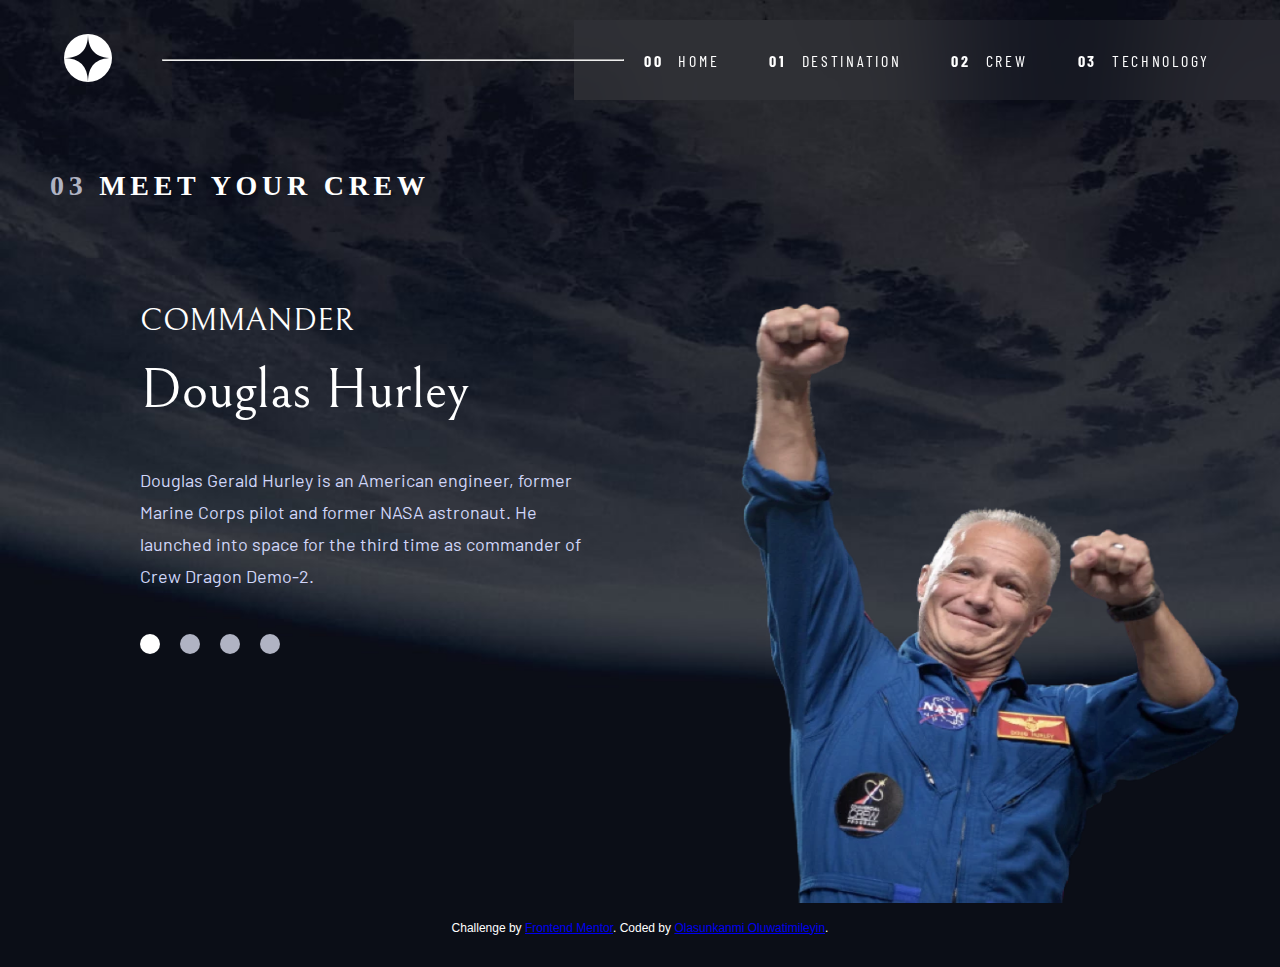
==== crew.html @ 84770417 "first commit" ====
<!DOCTYPE html>
<html lang="en">
<head>
  <meta charset="UTF-8">
  <meta name="viewport" content="width=device-width, initial-scale=1.0">

  <link rel="icon" type="image/png" sizes="32x32" href="./assets/favicon-32x32.png">
  <link rel="stylesheet" href="crew.css">
  <title>Frontend Mentor | Space tourism website</title>
</head>
<body>

    <header>
        <div class="logo">
          <svg xmlns="http://www.w3.org/2000/svg" width="48" height="48"><g fill="none" fill-rule="evenodd"><circle cx="24" cy="24" r="24" fill=""/><path fill="" d="M24 0c0 16-8 24-24 24 15.718.114 23.718 8.114 24 24 0-16 8-24 24-24-16 0-24-8-24-24z"/></g></svg>
        </div>
    
        <hr>
    
        <div class="menu">
    
          <button> <a href="index.html"><b>00</b>HOME</a></button>
          <button><a href="destination.html"><b>01</b>DESTINATION</a></button>
          <button><a href="crew.html"><b>02</b>CREW</a></button>
          <button><a href="technology.html"><b>03</b>TECHNOLOGY</a></button>
    
    
        </div>
    
        <div class="hamburger">
          <svg class="three_bar" width="40" height="30" xmlns="http://www.w3.org/2000/svg"><g fill="#FFF" fill-rule="evenodd"><path d="M0 0h40v3H0zM0 12h40v3H0zM0 24h40v3H0z"/><path d="M0 0h40v3H0z"/></g></svg>
          <svg class="close_icon" width="32" height="31" xmlns="http://www.w3.org/2000/svg"><g fill="#FFF" fill-rule="evenodd"><path d="m2.919.297 28.284 28.284-2.122 2.122L.797 2.419z"/><path d="M.797 28.581 29.081.297l2.122 2.122L2.919 30.703z"/></g></svg>
        </div>
    </header>

    <main>
        <h2><span id="crew-id">03 </span>Meet your crew</h2>
        <section class="main_wrapper">

            <div class="easy">
                <div class="nothing">

                   
                    <div class="eng_container">
                        <span id="f_engineer">Commander</span>
                    </div>

                    <div id="name_wrapper">
                        <p id="E_Engineer">Douglas Hurley</p>
                    </div>

                    <p id="detail_description"> Douglas Gerald Hurley is an American engineer, former Marine Corps pilot 
                        and former NASA astronaut. He launched into space for the third time as 
                        commander of Crew Dragon Demo-2.
                    </p>

                </div>


                <div class="slide">
                    <button class="next A"></button>
                    <button class="next B"></button>
                    <button class="next C"></button>
                    <button class="next D"></button>
                </div>
    
            
            </div>
           
            <div class="image_container">
                <img id="crew_image" src="./assets/crew/image-douglas-hurley.webp" alt="crew member">
            </div> 

        </section>

      
        
    </main>

    <p class="attribution">
        Challenge by <a href="https://www.frontendmentor.io?ref=challenge" target="_blank">Frontend Mentor</a>. 
        Coded by <a href="#">Olasunkanmi Oluwatimileyin</a>.
    </p> 


   

    <script src="crew.js"></script>

 
</body>
</html>
---- crew.css ----
@import url('https://fonts.googleapis.com/css2?family=Barlow+Condensed:ital,wght@0,100;0,200;0,300;0,400;0,500;0,600;0,700;0,800;0,900;1,100;1,200;1,300;1,400;1,500;1,600;1,700;1,800;1,900&family=Barlow:ital,wght@0,100;0,200;0,300;0,400;0,500;0,600;0,700;0,800;0,900;1,100;1,200;1,300;1,400;1,500;1,600;1,700;1,800;1,900&family=Bellefair&display=swap');
*{
    padding: 0;
    margin: 0;
    box-sizing: border-box;
    
}

:root{
    --Grayish-Blue: hsl(229, 8%, 60%);
    --Very-Dark-Blue: hsl(229, 31%, 21%);
    --logo-fillcircle: #FFF;
    --logo-fillpath: #0B0D17;

    --nav-numb-color: rgba(226, 233, 237, 1);
    --nav-home-dest-etc: rgba(220, 231, 248, 1);
    --introcolor: rgba(176, 179, 195, 1);
    --explore-container: rgba(255, 255, 255, 1);
    --space: rgba(255, 255, 255, 1);
    --explore: rgba(36, 37, 41, 1);
    --color1-nav: rgba(19, 21, 34, 1);
}

html{
    font-size: 16px;
}

body{
    background-image: url("./assets/crew/background-crew-desktop.jpg");
    background-repeat: no-repeat;
    background-size: cover;
    height: 100%;
}

header{
    display: flex;
    align-items: center;
    justify-content: space-between;
    padding: 20px 0;
}

.logo{
    position: relative;
    padding-left: 5%;
}

.logo svg path{
    fill: rgba(11, 13, 23, 1);
}

.logo svg circle{
    fill: rgba(255, 255, 255, 1);
}

hr{
    width: 900px;
    position: relative;
    left: 50px;
    z-index: 2;
}

.menu{
    display: flex;
    align-items: center;
    justify-content: center;
    gap: 50px;
    height: 80px;
    width: auto;
    background: #ffffff0a;
    backdrop-filter: blur(40.774227142333984px);
    align-items: center;
    padding: 0 70px;
}

.menu b{
    margin-right: 15px;
}

.menu button{
    width: auto;
    height: 75px;
    background: none;
    border: none;
    color: rgba(255, 255, 255, 1);
}

.menu button a{
    color: var(--Grayish-Blue);
    text-decoration: none;
    font-family: 'Barlow Condensed';
    font-size: 1rem;
    font-style: normal;
    font-weight: 400;
    line-height: normal;
    letter-spacing: 2.7px;
    height: 75px;
    text-transform: uppercase;
    color: rgba(255, 255, 255, 1);
}




.hamburger{
    display: none;
}

main{
    margin: 0 auto;
    padding: 50px;
}

.main_wrapper{
    display: flex;
    justify-content: center;
    align-items: center;
    gap: 100px;
    width: 100vw;
}

.easy{
    width: 500px;
    height: 600px;
}

.image_container{
    width: 500px;
    height: 600px;
}

.image_container img{
    width: 100%;
    height: 100%;

}

h2{
    color: white;
    text-transform: uppercase;
    margin-bottom: 100px;
    font-family: BarlowCondensed;
    font-size: 28px;
    line-height: 32.81px;
    letter-spacing: 4.72px;
    text-align: left;
}

h2 span{
    color: var(--introcolor);
}

.eng_container{
    margin-bottom: 20px;
}

#f_engineer{
    color: var(--introcolor);
    text-transform: uppercase;
    font-family: Bellefair;
    font-size: 2rem;
    font-weight: 400;
    line-height: 36.67px;
    text-align: left;
    color: rgba(255, 255, 255, 1);
}

#E_Engineer{
    font-family: Bellefair;
    font-size: 56px;
    font-weight: 400;
    line-height: 64.18px;
    text-align: left;
    color: rgba(255, 255, 255, 1);
}

#detail_description{
    margin-top: 40px;
    width: 450px;
    height: 120px;
    font-family: Barlow;
    font-size: 18px;
    font-weight: 400;
    line-height: 32px;
    text-align: left;
    color: rgba(208, 214, 249, 1);
}

.slide{
    display: flex;
    gap: 20px;
    margin-top: 50px;
}

.next{
    background: var(--introcolor);
    width: 20px;
    height: 20px;
    border: none;
    border-radius: 50%;
}

.next:hover{
    cursor: pointer;
    background: white;
}

.attribution{
    position: relative;
    left: 50%;
    transform: translateX(-50%);
    bottom: 2rem;
    text-align: center;
    width: 100%;
    color: rgba(255, 255, 255, 1);
    font-size: 12px;
    font-family: sans-serif;
 }




@media (min-width: 768px) and (max-width: 1024px){

    /* html{
        overflow: hidden;
    } */
    body{
        background-image: url("./assets/crew/background-crew-tablet.jpg");
        background-size: cover;
        overflow: hidden;
    }

    .logo svg{
        left: 39px;
    }

    header{
        width: 100vw;
    }

    hr{
        display: none;
    }

    .menu{
        width: auto;
        padding: 0 2rem;
       
    } 

    .menu button b{
        display: none;
    }

    .menu button a{
        font-size: 1.5rem;
    }

    main{
        padding: 30px;
    }

    .easy{
        width: 100%;
        height: auto;
    }
   

    .main_wrapper{
        flex-direction: column;
        gap: 50px;
        width: 100%;
    }

    .text{
        height: auto;
    }

    h2{
        padding-left: 5%;
        margin-bottom: 50px;
        font-size: 2rem;
    }

    #f_engineer{
        margin-bottom: 2.5rem;
    }

    .eng_container{
        display: flex;
        justify-content: center;
    }

    #name_wrapper{
        display: flex;
        justify-content: center;
        width: 100%;
    }

    #detail_description{
        text-align: center;
        width: 100%;
        font-size: 1.125rem;
        padding: 0 3rem;
    }

    .slide{
        justify-content: center;
        margin-top: 20px;
    }

    .image_container{
        margin-top: 3rem;
    }
}

@media (max-width: 375px){
    
    body{
        width: 375px;
        background-image: url("./assets/crew/background-crew-mobile.jpg");
        background-size: cover;
        background-repeat: no-repeat;
        height: auto;
        overflow-y: scroll;
    }

    header{
        padding: 20px;
    }
    .logo{
        padding: 0;
    }

    hr{
        display: none;
    }

    .menu{
        display: none;
        position: absolute;
        left: 50%;
        top: 4.5rem;
        transform: translateX(-50%);
        flex-direction: column;
        align-items: center;
        width: 80%;
        height: 250px;
        padding: 2rem;
        border-radius: 23px;
        row-gap: 1.125rem;
    }

    .menu button a b{
        display: none;
    }

    .hamburger{
        display: block;
    }

    .three_bar{
        display: block;
    }

    .close_icon{
        display: none;
    }


    .showBlock{
        display: block;
        z-index: 2;
    }

    .show{
        display: flex;
    } 

    .takeaway{
        display: none;
    }

    

    main{
        width: 375px;
        height: auto;
        padding: 20px;
    }

    .main_wrapper{
        flex-direction: column-reverse;
        gap: 20px;
        width: 100%;
        height: auto;
    }

    .image_container{
        align-self: center;
        width: 200px;
        height: 250px;
     
    }

    #crew_image{
        width: 100%;
        height: 100%;
    }

   


    .easy{
        display: flex;
        flex-direction: column-reverse;
        align-items: center;
        width: 100%;
        height: auto;
        /* height: 450px; */
        margin-top: 0;
        padding-top: 0;
    }

    h2{
        text-align: center;
        font-size: 16px;
        margin-bottom: 2rem;
    }

    .eng_container{
        display: flex;
        justify-content: center;
        align-items:flex-end;
        height: 40px; 
        margin-bottom: 10px;
    }

    #f_engineer{
        text-align: center;
        margin-top: 1.125rem;
    }

    #detail_description{
        text-align: center;
        width: 335px;
        margin-top: 1rem;
        height: auto;
    }

    #name_wrapper{
        height: auto;
    }


    #E_Engineer{
        text-align: center;

    }

    .slide{
        justify-content: center;
        margin: 1rem 0;
    }

    .attribution{
        bottom: 1.5rem;
        margin-top: 1.5rem;
    }
    
}

/* new testing */

/* @media (min-width: 390px) and (max-width: 414){

    html{
        height: 667px;
    }
    body{
        width: 100%;
        background-image: url("./assets/crew/background-crew-mobile.jpg");
        background-size: cover;
        background-repeat: no-repeat;
        height: 667px;
    }

    header{
        padding: 20px;
        width: 100%;
    }

    hr{
        display: none;
    }

    .menu{
        display: none;
        width: 100%;
        height: 40px;
    }

    .hamburger{
        display: block;
    }

    .close_icon{
        display: none;
    }

    main{
        width: 100%;
        height: auto;
        padding: 20px;
    }

    .main_wrapper{
        flex-direction: column-reverse;
        gap: 20px;
        width: 100%;
    }

    .image_container{
        align-self: center;
        width: 220px;
        height: 300px;
    }

    #crew_image{
        width: 100%;
        height: 100%;
    }

    .easy{
        display: flex;
        flex-direction: column-reverse;
        align-items: center;
        width: 100%;
        height: 100%;
        margin-top: 0;
        padding-top: 0;
    }

    h2{
        position: relative;
        top: -310px; 
        margin-bottom: 0;
        text-align: center;
        font-size: 16px;
    }

    .eng_container{
        display: flex;
        justify-content: center;
        align-items:flex-end;
        height: 40px; 
        margin-bottom: 10px;
        font-size: 12px;
    }

    #f_engineer{
        text-align: center;
        font-size: 14px;
    }

    #detail_description{
        text-align: center;
        width: 335px;
        font-size: 12px;
        margin-top: 40px;
    }

    #E_Engineer{
        font-size: 20px;
        text-align: center;
    }

    .slide{
        justify-content: center;
        margin-top: 5px;
    }
}  */


/* testing */
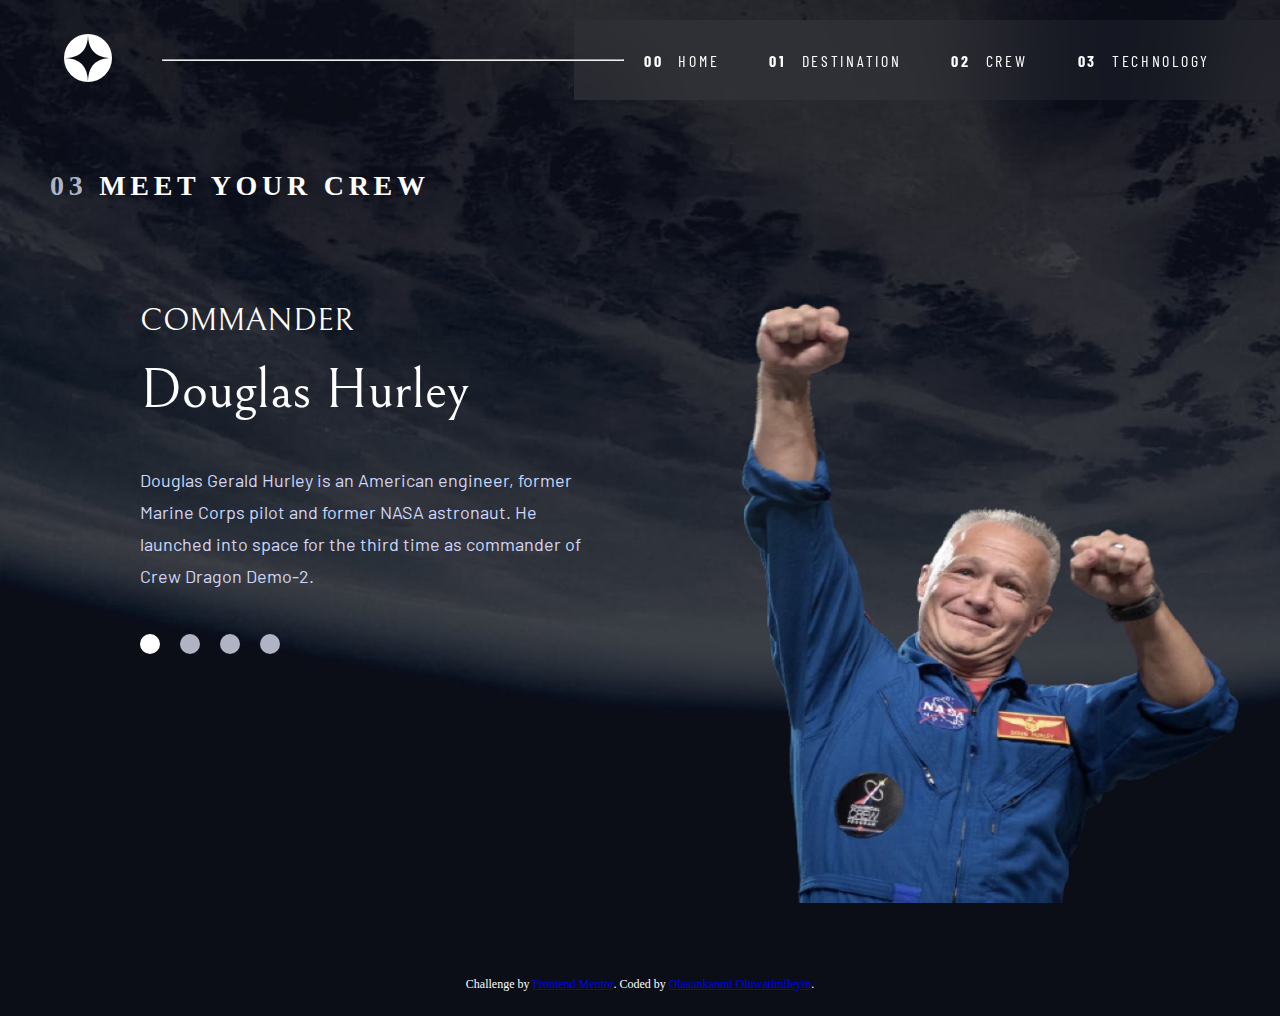
==== commit 3aa3d226: "made adjustment to the screen height" ====
--- a/crew.html
+++ b/crew.html
@@ -77,13 +77,13 @@
         
     </main>
 
-    <p class="attribution">
-        Challenge by <a href="https://www.frontendmentor.io?ref=challenge" target="_blank">Frontend Mentor</a>. 
-        Coded by <a href="#">Olasunkanmi Oluwatimileyin</a>.
-    </p> 
-
-
-   
+    <footer>
+        <p class="attribution">
+          Challenge by <a href="https://www.frontendmentor.io?ref=challenge" target="_blank">Frontend Mentor</a>. 
+          Coded by <a href="#">Olasunkanmi Oluwatimileyin</a>.
+      </p> 
+      
+    </footer>
 
     <script src="crew.js"></script>
 
--- a/crew.css
+++ b/crew.css
@@ -206,19 +206,12 @@
 }
 
 .attribution{
-    position: relative;
-    left: 50%;
-    transform: translateX(-50%);
-    bottom: 2rem;
+    font-size: 12px;
     text-align: center;
     width: 100%;
-    color: rgba(255, 255, 255, 1);
-    font-size: 12px;
-    font-family: sans-serif;
- }
-
-
-
+    color: #FFF;
+    padding: 1.5rem 20px;
+}
 
 @media (min-width: 768px) and (max-width: 1024px){
 
@@ -228,7 +221,7 @@
     body{
         background-image: url("./assets/crew/background-crew-tablet.jpg");
         background-size: cover;
-        overflow: hidden;
+        overflow-x: hidden;
     }
 
     .logo svg{
